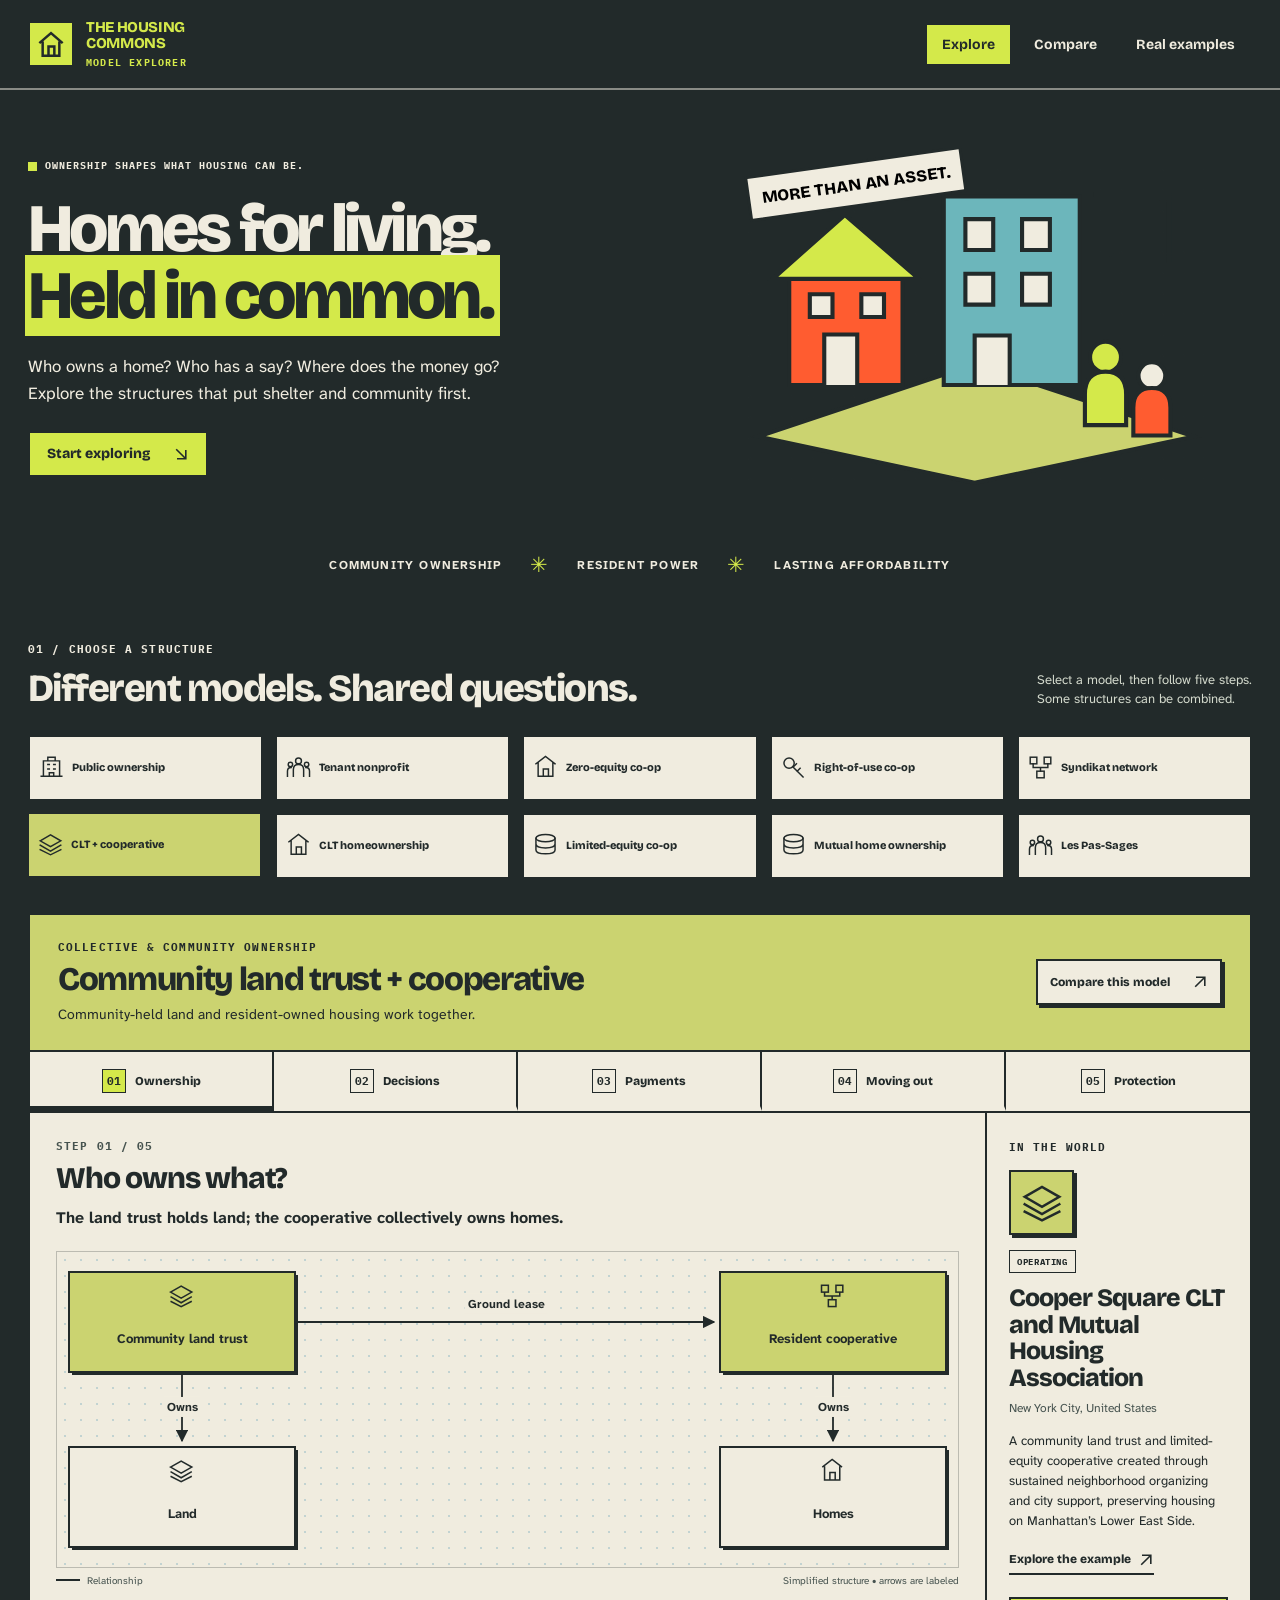
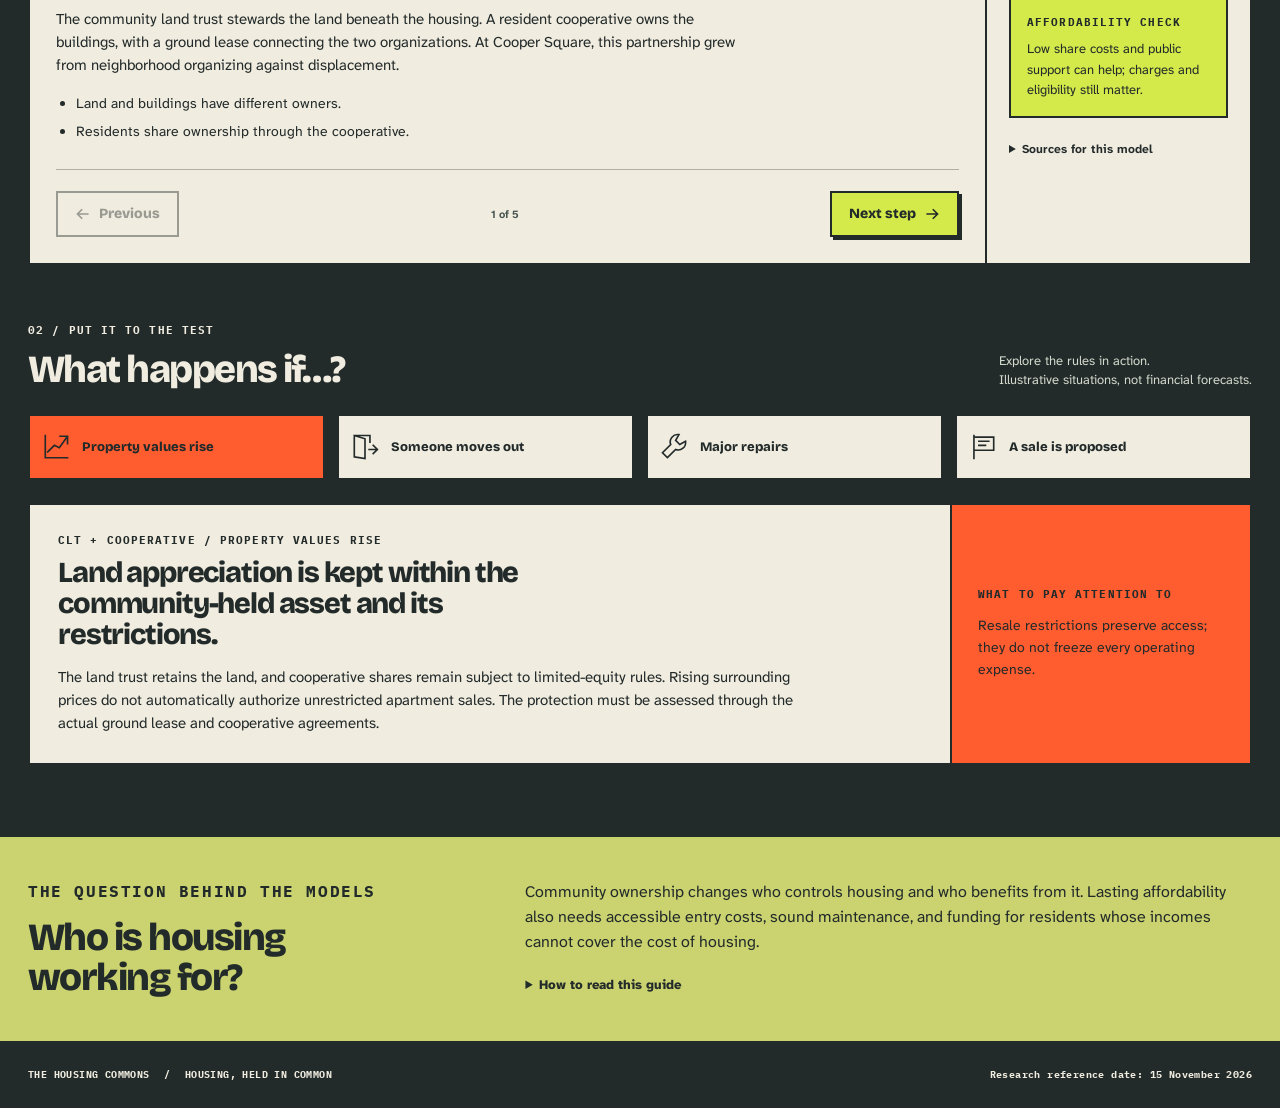
==== model-explorer/index.html @ 2ac4f1b5 "Add files via upload Initial Housing Commons website - V4" ====
<!doctype html>
<html lang="en">
<head>
  <meta charset="utf-8">
  <meta name="viewport" content="width=device-width, initial-scale=1">
  <meta name="theme-color" content="#D4E94A">
  <meta name="description" content="Explore how community and public housing models change ownership, resident power and the flow of money. Guided diagrams, real examples and comparisons.">
  <title>Housing, Held in Common — An interactive guide</title>
  <link rel="preconnect" href="https://fonts.googleapis.com"><link rel="preconnect" href="https://fonts.gstatic.com" crossorigin><link href="https://fonts.googleapis.com/css2?family=Atkinson+Hyperlegible+Next:wght@400;500;600;700&family=Bricolage+Grotesque:opsz,wght@12..96,500;12..96,700;12..96,800&family=IBM+Plex+Mono:wght@400;500;600;700&display=swap" rel="stylesheet">
  <link rel="stylesheet" href="styles.css">
  <link rel="stylesheet" href="theme.css">
  <link rel="icon" href="data:image/svg+xml,%3Csvg xmlns='http://www.w3.org/2000/svg' viewBox='0 0 32 32'%3E%3Crect width='32' height='32' fill='%23f4df55'/%3E%3Cpath d='M5 16 16 6 27 16M8 14v13h16V14M14 27v-8h5v8' fill='none' stroke='%23191919' stroke-width='3'/%3E%3C/svg%3E">
  <script defer src="data.js"></script>
  <script defer src="feenix.js"></script>
  <script defer src="app.js"></script>
  <script defer src="embed-child.js"></script>
</head>
<body>
  <a class="skip-link" href="#workspace">Skip to the explainer</a>
  <header class="site-header">
    <a class="brand" href="#explore" aria-label="Housing Held in Common, explore models"><span class="brand-symbol" aria-hidden="true"><svg viewBox="0 0 36 36"><path d="M4 17 18 5 32 17M8 15v17h20V15M15 32V21h7v11"/></svg></span><span>THE HOUSING<br>COMMONS <small>MODEL EXPLORER</small></span></a>
    <nav aria-label="Main navigation"><a href="#explore" data-view="explore" aria-current="page">Explore</a><a href="#compare" data-view="compare">Compare</a><a href="#examples" data-view="examples">Real examples</a></nav>
  </header>
  <main>
    <section class="hero" aria-labelledby="hero-title">
      <div class="hero-copy"><p class="eyebrow"><span class="square"></span> OWNERSHIP SHAPES WHAT HOUSING CAN BE.</p><h1 id="hero-title">Homes for living.<br><span>Held in common.</span></h1><p>Who owns a home? Who has a say? Where does the money go? Explore the structures that put shelter and community first.</p><a class="button primary" href="#workspace">Start exploring <svg class="ui-arrow" viewBox="0 0 20 20" aria-hidden="true" fill="none" stroke="currentColor" stroke-width="2"><path d="M4 4 16 16M5 16h11V5"/></svg></a></div>
      <div class="hero-art" aria-hidden="true">
        <svg viewBox="0 0 480 330"><defs><pattern id="hero-dots" width="20" height="20" patternUnits="userSpaceOnUse"><circle cx="2" cy="2" r="1.2" fill="#222A2A" opacity=".16"/></pattern></defs><rect x="4" y="4" width="472" height="322" fill="url(#hero-dots)"/><path d="M30 280 240 210 453 280 240 325Z" fill="#CBD370" stroke="#222A2A" stroke-width="4"/><path d="M60 230V124h110v106Z" fill="#FF5C30" stroke="#222A2A" stroke-width="4"/><path d="m44 127 70-62 72 62Z" fill="#D4E94A" stroke="#222A2A" stroke-width="4"/><path d="M210 230V47h132v183Z" fill="#6CB6BB" stroke="#222A2A" stroke-width="4"/><path d="M240 230v-48h34v48M94 230v-49h32v49" fill="#F0ECDF" stroke="#222A2A" stroke-width="4"/><g fill="#F0ECDF" stroke="#222A2A" stroke-width="4"><path d="M231 69h27v30h-27ZM286 69h27v30h-27ZM231 122h27v30h-27ZM286 122h27v30h-27ZM80 142h22v22H80ZM130 142h22v22h-22Z"/></g><g stroke="#222A2A" stroke-width="4"><circle cx="367" cy="203" r="15" fill="#D4E94A"/><path d="M347 269v-30q0-22 20-22t20 22v30Z" fill="#D4E94A"/><circle cx="412" cy="221" r="13" fill="#F0ECDF"/><path d="M394 279v-27q0-19 18-19t18 19v27Z" fill="#FF5C30"/></g><g transform="rotate(-8 125 38)"><rect x="20" y="14" width="210" height="42" fill="#F0ECDF" stroke="#222A2A" stroke-width="3"/><text x="125" y="41" text-anchor="middle" font-family="Bricolage Grotesque,Arial,sans-serif" font-size="16" font-weight="900">MORE THAN AN ASSET.</text></g><path d="M355 45h74v66M429 45l-59 59" fill="none" stroke="#222A2A" stroke-width="5"/></svg>
      </div>
    </section>
    <div class="topic-strip"><span>COMMUNITY OWNERSHIP</span><span aria-hidden="true">✳</span><span>RESIDENT POWER</span><span aria-hidden="true">✳</span><span>LASTING AFFORDABILITY</span></div>
    <div id="workspace" class="workspace" tabindex="-1">
      <section id="explore-view" class="view" aria-labelledby="explore-heading">
        <div class="section-heading"><div><p class="eyebrow">01 / CHOOSE A STRUCTURE</p><h2 id="explore-heading">Different models. Shared questions.</h2></div><p class="section-note">Select a model, then follow five steps.<br> Some structures can be combined.</p></div>
        <div id="model-picker" class="model-picker" role="group" aria-label="Housing models"></div>
        <section class="walkthrough" aria-labelledby="model-title">
          <div class="model-banner"><div><p id="model-family" class="eyebrow"></p><h2 id="model-title"></h2><p id="model-tagline"></p></div><button class="button compact" id="compare-current">Compare this model <svg class="ui-arrow" viewBox="0 0 20 20" aria-hidden="true" fill="none" stroke="currentColor" stroke-width="2"><path d="M4 16 16 4M5 4h11v11"/></svg></button></div>
          <div id="step-buttons" class="step-buttons" role="group" aria-label="Walkthrough steps"></div>
          <div class="lesson-layout">
            <div class="lesson-main"><div class="lesson-copy" aria-live="polite" aria-atomic="true"><p id="step-counter" class="eyebrow"></p><h3 id="step-title"></h3><p id="step-takeaway" class="takeaway"></p></div><div id="diagram" class="diagram"></div><div class="diagram-key"><span><i class="key-line"></i> Relationship</span><span id="diagram-qualification">Simplified structure • arrows are labeled</span></div><p id="step-body" class="body-copy"></p><ul id="step-points" class="point-list"></ul><div class="step-controls"><button class="button" id="prev-step"><svg class="ui-arrow" viewBox="0 0 20 20" aria-hidden="true" fill="none" stroke="currentColor" stroke-width="2"><path d="M17 10H3m6-6-6 6 6 6"/></svg>Previous</button><span id="step-position"></span><button class="button primary" id="next-step">Next step<svg class="ui-arrow" viewBox="0 0 20 20" aria-hidden="true" fill="none" stroke="currentColor" stroke-width="2"><path d="M3 10h14m-6-6 6 6-6 6"/></svg></button></div></div>
            <aside class="lesson-aside"><div class="case-note"><p class="eyebrow">IN THE WORLD</p><div id="case-mark" class="case-mark" aria-hidden="true"></div><span id="case-status" class="status"></span><h3 id="case-name"></h3><p id="case-place" class="location"></p><p id="case-summary"></p><button id="view-case" class="text-button">Explore the example <svg class="ui-arrow" viewBox="0 0 20 20" aria-hidden="true" fill="none" stroke="currentColor" stroke-width="2"><path d="M4 16 16 4M5 4h11v11"/></svg></button></div><div class="affordability-note"><p class="eyebrow">AFFORDABILITY CHECK</p><p id="affordability-check"></p></div><details class="source-details"><summary>Sources for this model</summary><ul id="model-sources"></ul></details></aside>
          </div>
        </section>
        <section class="scenario-section" aria-labelledby="scenario-heading"><div class="section-heading"><div><p class="eyebrow">02 / PUT IT TO THE TEST</p><h2 id="scenario-heading">What happens if…?</h2></div><p class="section-note">Explore the rules in action.<br> Illustrative situations, not financial forecasts.</p></div><div id="scenario-buttons" class="scenario-buttons" role="group" aria-label="Choose a situation"></div><div id="scenario-result" class="scenario-result" aria-live="polite" aria-atomic="true"></div></section>
      </section>
      <section id="compare-view" class="view" hidden aria-labelledby="compare-heading"><div class="section-heading"><div><p class="eyebrow">TWO MODELS / ONE SET OF QUESTIONS</p><h2 id="compare-heading">See what changes.</h2></div><p class="section-note">Compare actual structures and limits.<br> Affordability is not a single score.</p></div><div class="compare-controls"><label>First model<select id="compare-a"></select></label><button class="button swap-button" id="swap-models" aria-label="Swap comparison models"><svg class="ui-arrow" viewBox="0 0 20 20" aria-hidden="true" fill="none" stroke="currentColor" stroke-width="2"><path d="M2 6h15m-4-4 4 4-4 4M18 14H3m4-4-4 4 4 4"/></svg></button><label>Second model<select id="compare-b"></select></label></div><div id="comparison"></div><div class="compare-footnote"><strong>Keep both questions in view.</strong> Does the model prevent private extraction? And can people with low incomes afford to enter and stay? Ownership rules and sufficient funding need to work together.</div></section>
      <section id="examples-view" class="view" hidden aria-labelledby="examples-heading"><div class="section-heading"><div><p class="eyebrow">REAL PLACES / REAL STRUCTURES</p><h2 id="examples-heading">Ideas people have put into practice.</h2></div><label class="example-filter">Show examples for<select id="example-filter"><option value="all">All models</option></select></label></div><div id="examples-grid" class="examples-grid"></div><div class="section-heading history-heading"><div><p class="eyebrow">THE LONGER VIEW</p><h2>Precedents and proposals.</h2></div><p class="section-note">Historical experiments and studied proposals<br>are labeled separately from operating examples.</p></div><div id="context-grid" class="context-grid"></div></section>
    </div>
    <section class="reading-guide"><div><p class="eyebrow">THE QUESTION BEHIND THE MODELS</p><h2>Who is housing<br>working for?</h2></div><div><p>Community ownership changes who controls housing and who benefits from it. Lasting affordability also needs accessible entry costs, sound maintenance, and funding for residents whose incomes cannot cover the cost of housing.</p><details><summary>How to read this guide</summary><p>The diagrams simplify representative structures. The examples show how those structures work in specific places. Legal terms, resident rights and protections vary between projects and countries.</p><p>“Operating” means a community or program exists. It does not certify that every affordability goal has been achieved. “Evolving adaptation” marks a structure still being developed. Scenarios explain likely implications of stated rules, not a promise of rent levels, repayment or legal outcomes.</p><p>Capital contributions, ongoing charges, loan interest and resale gains are different things. Removing speculative resale does not remove construction, maintenance or financing costs.</p></details></div></section>
  </main>
  <footer><span>THE HOUSING COMMONS <strong> / </strong> HOUSING, HELD IN COMMON</span><span>Research reference date: 15 November 2026</span></footer>
  <div id="announcer" class="sr-only" aria-live="polite"></div>
  <noscript><p class="noscript">This interactive guide needs JavaScript enabled to display the models and walkthroughs.</p></noscript>
</body>
</html>
---- model-explorer/styles.css ----
:root{--paper:#f7f3e8;--white:#fffdf5;--ink:#191919;--muted:#52524b;--yellow:#f4df55;--mint:#b4d8c1;--pink:#f79582;--lavender:#c5b5e7;--blue:#bed7ec;--line:2px solid var(--ink);--model-color:var(--mint);font-family:Arial,Helvetica,sans-serif;color:var(--ink);background:var(--paper);font-synthesis:none;scroll-behavior:smooth}
*{box-sizing:border-box}body{margin:0}button,input,select{font:inherit}button,a,select,summary{-webkit-tap-highlight-color:transparent}button,a,summary{touch-action:manipulation}button{cursor:pointer}a{color:inherit;text-underline-offset:4px}button:focus-visible,a:focus-visible,select:focus-visible,summary:focus-visible{outline:3px solid #2059bb;outline-offset:5px}button:disabled{cursor:default;opacity:.42;box-shadow:none}button:disabled:hover{transform:none}button{color:var(--ink)}[hidden]{display:none!important}h1,h2,h3,p{margin:0}h1,h2,h3{font-weight:900;letter-spacing:-.04em;line-height:1.06}p{line-height:1.55}h2{font-size:clamp(27px,3vw,40px)}h3{font-size:26px}svg{display:block}a,button,select{scroll-margin-top:90px}.skip-link{position:absolute;left:20px;top:-70px;background:var(--yellow);padding:12px;z-index:100}.skip-link:focus{top:12px}.sr-only{position:absolute;width:1px;height:1px;padding:0;overflow:hidden;clip:rect(0,0,0,0);white-space:nowrap;border:0}.site-header{padding:20px max(28px,calc((100vw - 1240px)/2));border-bottom:var(--line);display:flex;align-items:center;justify-content:space-between;gap:24px;background:var(--paper)}.brand{display:flex;align-items:center;gap:12px;font-size:15px;line-height:1.05;font-weight:900;letter-spacing:-.025em;text-decoration:none}.brand small{font-size:10px;display:block;margin-top:6px;letter-spacing:.12em}.brand-symbol{display:block;background:var(--yellow);border:var(--line);width:46px;height:46px;padding:6px;box-shadow:3px 3px var(--ink)}.brand-symbol svg{fill:none;stroke:currentColor;stroke-width:3}.site-header nav{display:flex;gap:5px;align-items:center}.site-header nav a{font-size:14px;text-decoration:none;font-weight:700;border:2px solid transparent;padding:11px 15px}.site-header nav a[aria-current=page]{border-color:var(--ink);background:var(--yellow);box-shadow:3px 3px var(--ink)}.hero{max-width:1240px;margin:auto;padding:58px 0 48px;display:grid;grid-template-columns:1.15fr 1fr;gap:30px;align-items:center}.eyebrow{font-size:11px;line-height:1.45;letter-spacing:.1em;font-weight:800;text-transform:uppercase}.hero .eyebrow{display:flex;align-items:center;gap:8px;font-size:10px}.square{width:9px;height:9px;background:var(--ink);display:inline-block}.hero h1{font-size:clamp(43px,5.3vw,71px);line-height:1;letter-spacing:-.055em;margin:21px 0 23px}.hero h1 span{background:var(--yellow);box-shadow:8px 0 var(--yellow),-3px 0 var(--yellow);box-decoration-break:clone;-webkit-box-decoration-break:clone}.hero-copy>p:not(.eyebrow){max-width:510px;font-size:17px;margin-bottom:25px}.hero-art svg{width:100%;max-height:340px}.button{display:inline-flex;align-items:center;justify-content:center;gap:22px;border:var(--line);background:var(--white);padding:12px 17px;min-height:46px;font-size:14px;font-weight:800;text-decoration:none;box-shadow:3px 3px var(--ink);transition:transform .12s,box-shadow .12s}.button:hover:not(:disabled){transform:translate(1px,1px);box-shadow:2px 2px var(--ink)}.button:active:not(:disabled){transform:translate(3px,3px);box-shadow:none}.button.primary{background:var(--yellow)}.button.compact{font-size:12px;padding:10px 12px;white-space:nowrap}.topic-strip{background:var(--ink);color:var(--paper);display:flex;align-items:center;justify-content:center;gap:28px;padding:15px 24px;font-size:12px;letter-spacing:.1em;font-weight:700}.topic-strip span:nth-child(even){font-size:21px;color:var(--yellow)}.workspace{max-width:1240px;margin:auto;padding:48px 0 70px;scroll-margin-top:20px}.section-heading{display:flex;align-items:flex-end;justify-content:space-between;gap:24px;margin-bottom:24px}.section-heading .eyebrow{margin-bottom:10px}.section-note{font-size:13px;color:var(--muted);line-height:1.5;max-width:330px}.model-picker{display:grid;grid-template-columns:repeat(5,1fr);gap:12px;margin:26px 0 34px}.model-choice{border:var(--line);padding:14px 10px;background:var(--white);text-align:left;display:flex;align-items:center;gap:10px;font-size:12px;font-weight:800;line-height:1.25;min-height:66px;position:relative;box-shadow:2px 2px var(--ink)}.model-choice svg{width:28px;height:28px;flex:none}.model-choice[aria-pressed=true]{background:var(--model-color);box-shadow:4px 4px var(--ink);transform:translate(-1px,-1px)}.model-choice:hover{background:var(--model-color)}.walkthrough{border:var(--line);box-shadow:6px 6px var(--ink);background:var(--white)}.model-banner{background:var(--model-color);padding:25px 28px;border-bottom:var(--line);display:flex;align-items:center;justify-content:space-between;gap:20px}.model-banner h2{font-size:33px;margin:6px 0 7px}.model-banner p:not(.eyebrow){font-size:14px;max-width:740px}.step-buttons{display:grid;grid-template-columns:repeat(5,1fr);border-bottom:var(--line)}.step-button{border:0;border-right:var(--line);border-bottom:5px solid transparent;background:var(--paper);padding:15px 8px 11px;display:flex;align-items:center;justify-content:center;gap:9px;font-size:12px;font-weight:800;min-height:59px}.step-button:last-child{border-right:0}.step-button span{font-size:11px;border:1px solid var(--ink);display:grid;place-items:center;width:24px;height:24px}.step-button[aria-pressed=true]{background:var(--white);border-bottom-color:var(--ink)}.step-button[aria-pressed=true] span{background:var(--yellow)}.lesson-layout{display:grid;grid-template-columns:minmax(0,1fr) 285px}.lesson-main{padding:28px 30px}.lesson-copy .eyebrow{margin-bottom:8px;color:var(--muted)}.lesson-copy h3{font-size:30px;margin-bottom:11px}.takeaway{font-size:16px;font-weight:700}.diagram{width:100%;margin:20px 0 5px;background-image:radial-gradient(#ccc6b5 .8px,transparent .8px);background-size:16px 16px;overflow:hidden;border:1px solid #d1cbbd;min-height:300px}.diagram svg{width:100%;display:block}.diagram-key{font-size:10px;line-height:1.5;display:flex;justify-content:space-between;gap:12px;align-items:center;margin-bottom:20px;color:var(--muted)}.diagram-key>span:first-child{display:flex;align-items:center;gap:7px;flex-shrink:0}.key-line{width:24px;border-top:2px solid var(--ink)}.diagram-key .planned{border-top-style:dashed}.body-copy{font-size:15px;margin:15px 0;max-width:70ch}.point-list{padding-left:20px;font-size:14px;line-height:1.55;margin:12px 0 26px}.point-list li+li{margin-top:7px}.point-list li::marker{color:var(--ink)}.step-controls{display:flex;justify-content:space-between;align-items:center;gap:12px;border-top:1px solid #cec8ba;padding-top:21px}.step-controls>span{font-size:11px;color:var(--muted);font-weight:700}.lesson-aside{padding:27px 22px;border-left:var(--line);background:var(--paper);display:flex;flex-direction:column;gap:22px}.case-note h3{font-size:25px;margin-top:12px}.case-mark{width:65px;height:65px;display:grid;place-items:center;border:var(--line);background:var(--model-color);margin:14px 0;box-shadow:3px 3px var(--ink)}.case-mark svg{width:42px;height:42px}.status{display:inline-block;font-size:9px;letter-spacing:.07em;font-weight:800;text-transform:uppercase;border:1px solid var(--ink);padding:5px 7px;background:var(--white)}.case-note .location,.location{font-size:12px;margin:8px 0 13px;color:var(--muted)}.case-note>p:not(.eyebrow):not(.location){font-size:13px}.text-button{background:none;border:0;border-bottom:2px solid var(--ink);padding:5px 0;font-size:12px;font-weight:800;margin-top:16px;text-align:left}.affordability-note{padding:16px;background:var(--yellow);border:var(--line)}.affordability-note p:last-child{font-size:13px;margin-top:8px}.source-details{font-size:12px;overflow-wrap:anywhere;line-height:1.5}.source-details summary{font-weight:700}.source-details ul{padding-left:16px}.source-details li{margin-top:9px}summary{cursor:pointer}.scenario-section{margin-top:58px}.scenario-buttons{display:grid;grid-template-columns:repeat(4,1fr);gap:12px}.scenario-button{border:var(--line);background:var(--white);padding:17px 12px;display:flex;align-items:center;gap:12px;text-align:left;font-size:13px;font-weight:800;box-shadow:3px 3px var(--ink)}.scenario-button svg{width:28px;height:28px;flex:none}.scenario-button[aria-pressed=true]{background:var(--pink)}.scenario-result{margin-top:23px;border:var(--line);background:var(--white);display:grid;grid-template-columns:minmax(0,1fr) 300px;box-shadow:5px 5px var(--ink)}.scenario-main{padding:28px}.scenario-main h3{font-size:29px;max-width:25ch;margin:10px 0 15px}.scenario-main p:last-child{font-size:15px;max-width:75ch}.scenario-watch{background:var(--pink);padding:26px;border-left:var(--line);display:flex;flex-direction:column;justify-content:center;gap:12px}.scenario-watch p:last-child{font-size:14px}.compare-controls{display:grid;grid-template-columns:minmax(0,1fr) auto minmax(0,1fr);gap:20px;align-items:end;margin:30px 0}.compare-controls label,.example-filter{display:flex;flex-direction:column;gap:9px;font-size:12px;font-weight:800}.compare-controls select,.example-filter select{width:100%;padding:13px 40px 13px 14px;border:var(--line);border-radius:0;background:var(--white);font-size:15px;font-weight:700;min-height:48px;color:var(--ink)}.swap-button{min-width:50px;font-size:20px;padding:8px 14px}.comparison-table{width:100%;border-collapse:collapse;table-layout:fixed;border:var(--line);background:var(--white)}.comparison-table th,.comparison-table td{padding:22px;border-bottom:var(--line);border-right:var(--line);vertical-align:top;text-align:left;font-size:14px;line-height:1.5}.comparison-table thead th{background:var(--yellow)}.comparison-table thead th:nth-child(2){background:var(--left-color)}.comparison-table thead th:nth-child(3){background:var(--right-color)}.comparison-table thead h3{font-size:25px;margin:7px 0 12px}.comparison-table thead .location{font-weight:400}.comparison-table th:first-child{width:20%;font-size:12px;font-weight:800}.comparison-table tbody th{background:var(--paper)}.comparison-table th:not(:first-child){width:40%}.comparison-table .text-button{margin:0}.compare-footnote{padding:24px;border:var(--line);background:var(--mint);margin-top:24px;font-size:15px;line-height:1.55}.compare-footnote strong{display:block;margin-bottom:7px}.example-filter{min-width:245px}.examples-grid{display:grid;grid-template-columns:repeat(3,1fr);gap:22px}.example-card{border:var(--line);background:var(--white);box-shadow:4px 4px var(--ink);display:flex;flex-direction:column}.example-card-top{background:var(--card-color);display:flex;align-items:center;justify-content:space-between;border-bottom:var(--line);padding:16px 20px;gap:12px}.example-card-top svg{width:42px;height:42px}.example-card-body{padding:23px;display:flex;flex-direction:column;flex:1}.example-card h3{font-size:27px}.example-card .summary{font-size:14px;line-height:1.6;margin-bottom:18px}.example-card .limit{font-size:12px;border-left:3px solid var(--ink);padding-left:12px;margin-bottom:20px;color:#44443e}.example-card .limit strong{display:block;margin-bottom:4px}.example-card-links{display:flex;flex-wrap:wrap;align-items:center;gap:15px;margin-top:auto}.example-card-links a,.context-card>a{font-size:12px;font-weight:800}.example-card-links .text-button{margin:0}.history-heading{margin-top:60px}.context-grid{display:grid;grid-template-columns:repeat(2,1fr);gap:20px}.context-card{padding:25px;border:var(--line);background:var(--paper)}.context-card h3{font-size:26px;margin:14px 0 7px}.context-card>p:not(.location){font-size:14px;margin:15px 0}.context-card .lesson{padding-top:13px;border-top:1px solid var(--ink);font-weight:700}.reading-guide{border-top:var(--line);border-bottom:var(--line);background:var(--mint);padding:43px max(28px,calc((100vw - 1240px)/2));display:grid;grid-template-columns:1fr 1.7fr;gap:70px}.reading-guide .eyebrow{margin-bottom:13px}.reading-guide>div>p{font-size:16px}.reading-guide details{margin-top:20px;font-size:13px;line-height:1.6}.reading-guide summary{font-weight:800}.reading-guide details p{margin-top:12px}footer{max-width:1240px;margin:auto;display:flex;justify-content:space-between;gap:20px;padding:25px 0;font-size:10px;line-height:1.4;font-weight:700;letter-spacing:.04em}footer strong{margin:0 8px}.noscript{padding:20px;border:var(--line);background:var(--pink)}
@media(min-width:1440px){.hero{padding-top:68px;padding-bottom:58px}}
@media(max-width:1300px){.hero,.workspace,footer{margin-left:28px;margin-right:28px}.lesson-main{padding:26px}.lesson-layout{grid-template-columns:minmax(0,1fr) 265px}.model-choice{font-size:11px;padding:12px 9px;gap:8px}.model-choice svg{width:25px;height:25px}}
@media(max-width:1000px){.hero{grid-template-columns:1.2fr 1fr}.hero h1{font-size:50px}.hero-copy>p:not(.eyebrow){font-size:16px}.model-picker{grid-template-columns:repeat(5,1fr);gap:9px}.model-choice{flex-direction:column;align-items:flex-start;gap:8px;padding:12px}.lesson-layout{grid-template-columns:minmax(0,1fr) 235px}.lesson-main{padding:22px}.lesson-aside{padding:22px 17px}.model-banner h2{font-size:28px}.step-button{font-size:11px;gap:5px}.step-button span{width:20px;height:20px;font-size:9px}.scenario-result{grid-template-columns:minmax(0,1fr) 250px}.examples-grid{grid-template-columns:repeat(2,1fr)}}
@media(max-width:760px){.site-header{padding:18px 20px;gap:12px}.brand{font-size:12px;gap:9px}.brand small{font-size:8px}.brand-symbol{width:38px;height:38px}.site-header nav{gap:2px}.site-header nav a{padding:9px 8px;font-size:12px}.hero{margin:0 20px;padding:37px 0 30px;gap:14px;grid-template-columns:1fr 0.75fr}.hero h1{font-size:41px;line-height:1.06}.hero .eyebrow{font-size:8px;letter-spacing:.05em}.hero-copy>p:not(.eyebrow){font-size:14px}.hero-art svg{overflow:visible}.topic-strip{gap:14px;font-size:9px;padding:12px}.topic-strip span:nth-child(even){font-size:17px}.workspace{margin:0 20px;padding:35px 0 50px}.section-heading{align-items:flex-start}.section-note{font-size:11px;max-width:210px}.model-picker{grid-template-columns:repeat(5,1fr);gap:9px}.model-choice{min-height:92px}.lesson-layout{grid-template-columns:1fr}.lesson-aside{border-left:0;border-top:var(--line);display:grid;grid-template-columns:1fr 1fr;gap:22px;padding:24px}.case-mark{float:right;margin:0 0 10px 8px;width:46px;height:46px}.case-mark svg{width:32px;height:32px}.case-note h3{font-size:25px}.source-details{grid-column:1/-1}.affordability-note{align-self:start}.step-button{padding:13px 4px 9px;flex-direction:column;gap:5px;line-height:1.15}.model-banner{padding:22px;align-items:flex-start}.model-banner .button{box-shadow:2px 2px var(--ink);font-size:10px;gap:6px;white-space:normal;padding:8px;min-width:100px}.model-banner h2{font-size:27px}.model-banner p:not(.eyebrow){font-size:13px}.scenario-buttons{grid-template-columns:repeat(2,1fr)}.scenario-result{grid-template-columns:1fr}.scenario-watch{border-left:0;border-top:var(--line);padding:20px 25px}.scenario-main{padding:25px}.scenario-main h3{max-width:none}.comparison-table th,.comparison-table td{padding:16px;font-size:12px}.comparison-table thead h3{font-size:22px}.comparison-table th:first-child{font-size:11px}.reading-guide{padding:30px 20px;gap:30px;grid-template-columns:1fr 1.4fr}.reading-guide h2{font-size:31px}.reading-guide>div>p{font-size:14px}footer{margin:0 20px;gap:15px;font-size:9px}.example-filter{min-width:200px}.example-filter select{font-size:13px}}
@media(max-width:540px){.site-header{flex-wrap:wrap;padding:16px}.site-header nav{width:100%;justify-content:space-between;margin-top:6px}.site-header nav a{flex:1;text-align:center}.hero{grid-template-columns:1fr;margin:0 18px;padding-top:30px}.hero h1{font-size:45px;max-width:420px}.hero-copy>p:not(.eyebrow){max-width:400px;font-size:16px}.hero .eyebrow{font-size:9px}.hero-art{max-width:330px;justify-self:center;width:100%;margin-top:10px}.hero-art svg{max-height:230px}.topic-strip{gap:9px;padding:12px 9px;font-size:8px;letter-spacing:.03em;flex-wrap:wrap}.topic-strip span:nth-child(even){font-size:13px}.workspace{margin:0 16px;padding-top:30px}.section-heading{display:block}.section-note{margin-top:13px;max-width:none;font-size:12px}.section-note br{display:none}.section-heading h2{font-size:29px}.model-picker{grid-template-columns:repeat(2,1fr);gap:10px;margin-bottom:26px}.model-choice{flex-direction:row;align-items:center;font-size:12px;min-height:62px;padding:12px;gap:10px}.model-choice svg{width:27px;height:27px}.model-banner{display:block;padding:20px}.model-banner h2{font-size:29px}.model-banner .button{margin-top:17px;font-size:12px;padding:10px 12px;min-height:42px}.step-button{font-size:9px;padding:10px 2px 8px}.step-button span{font-size:10px;width:21px;height:21px}.lesson-main{padding:23px 16px}.lesson-copy h3{font-size:27px}.takeaway{font-size:15px}.diagram{margin-top:18px;min-height:320px}.diagram-key{align-items:flex-start;gap:10px;font-size:9px}.diagram-key>span:last-child{text-align:right}.body-copy{font-size:14px}.point-list{font-size:13px}.step-controls{gap:8px}.step-controls .button{font-size:12px;padding:10px 11px;min-height:42px}.step-controls>span{font-size:10px}.lesson-aside{grid-template-columns:1fr;padding:22px;gap:20px}.source-details{grid-column:auto}.case-mark{width:54px;height:54px}.case-note>p:not(.eyebrow):not(.location){font-size:14px}.affordability-note p:last-child{font-size:14px}.scenario-section{margin-top:42px}.scenario-button{font-size:12px;padding:13px 10px;gap:8px;min-height:68px}.scenario-button svg{width:24px;height:24px}.scenario-main{padding:23px}.scenario-main h3{font-size:27px}.scenario-main p:last-child{font-size:14px}.scenario-watch{padding:21px}.compare-controls{grid-template-columns:1fr auto;gap:15px}.compare-controls label{min-width:0;grid-column:1}.swap-button{grid-column:2;grid-row:1/3;align-self:center}.compare-controls select{font-size:14px}.comparison-table,.comparison-table tbody{display:block}.comparison-table{border:0}.comparison-table thead{display:none}.comparison-table tr{display:grid;grid-template-columns:1fr 1fr;margin-bottom:15px;border:var(--line)}.comparison-table tbody th{display:block;grid-column:1/-1;width:auto!important;border-right:0;border-bottom:var(--line);font-size:13px;padding:12px 15px;background:var(--yellow)}.comparison-table td{display:block;border-bottom:0;border-right:0;font-size:13px;padding:15px;overflow-wrap:anywhere}.comparison-table td+td{border-left:var(--line)}.comparison-table td:before{content:attr(data-model);display:block;font-weight:800;font-size:11px;line-height:1.3;margin-bottom:10px}.compare-footnote{padding:20px;font-size:14px}.example-filter{margin-top:20px;max-width:none}.examples-grid,.context-grid{grid-template-columns:1fr}.example-card-body{padding:22px}.example-card h3{font-size:29px}.history-heading{margin-top:40px}.reading-guide{grid-template-columns:1fr;gap:23px;padding:30px 22px}.reading-guide h2 br{display:none}.reading-guide h2{font-size:33px}footer{flex-direction:column;margin:0 20px;gap:10px;padding:22px 0}.walkthrough{box-shadow:4px 4px var(--ink)}}
@media(prefers-reduced-motion:reduce){:root{scroll-behavior:auto}*,*:before,*:after{transition:none!important;animation:none!important}}
@media print{.site-header nav,.hero-art,.topic-strip,.model-picker,.step-buttons,.step-controls,.scenario-buttons,.source-details,.reading-guide,.compare-controls,.example-filter,.button,.text-button{display:none!important}.hero{display:block;padding:15px 0}.hero h1{font-size:34px}.workspace{padding:10px 0}.walkthrough,.scenario-result,.example-card{box-shadow:none}.lesson-layout{grid-template-columns:1fr 240px}footer{border-top:1px solid}.comparison-table{font-size:10px}a{overflow-wrap:anywhere}}

.ui-arrow{display:inline-block;vertical-align:middle;width:16px;height:16px;flex:none;margin-left:4px}.button .ui-arrow{margin-left:0}.step-controls .button{gap:8px}.swap-button .ui-arrow{width:22px;height:22px}

.model-choice{min-width:0}.model-choice span{min-width:0;overflow-wrap:anywhere}
@media(max-width:360px){.model-choice{padding:10px 8px;gap:7px;font-size:11px}.model-choice svg{width:24px}.step-controls .button{padding:9px 7px;gap:5px;font-size:11px;white-space:nowrap}.step-controls>span{white-space:nowrap;font-size:9px}}
---- model-explorer/theme.css ----
/* Charcoal & Signal: presentation only. Original layout rules remain in styles.css. */
:root{
 --paper:#F0ECDF;--white:#F0ECDF;--ink:#222A2A;--muted:#46534F;
 --yellow:#D4E94A;--mint:#CBD370;--pink:#FF5C30;--lavender:#6CB6BB;--blue:#93B9C4;
 --title:'Bricolage Grotesque','Arial Black',sans-serif;
 --body:'Atkinson Hyperlegible Next',Arial,sans-serif;
 --mono:'IBM Plex Mono',monospace;
 font-family:var(--body);color:var(--paper);background:var(--ink);
}
body{background:var(--ink);color:var(--paper)}
h1,h2,h3,.brand,.button,.text-button,.model-choice,.step-button,.scenario-button,
.site-header nav a,.compare-controls select,.example-filter select{font-family:var(--title)}
.eyebrow,.brand small,.status,.step-counter,.step-position,.step-button span,footer{font-family:var(--mono)}
.site-header{background:var(--ink);color:var(--paper);border-bottom-color:#F0ECDF80}
.brand{color:var(--yellow)}.brand-symbol{color:var(--ink)}
.site-header nav a[aria-current=page]{color:var(--ink)}
.hero h1 span{color:var(--ink)}.hero .square{background:var(--yellow)}
.button,.text-button,.walkthrough,.scenario-result,.comparison-table,.example-card,.context-card,
.compare-footnote,.reading-guide,.noscript{color:var(--ink)}
.section-note{color:#D3D9CC}.walkthrough .location,.example-card .location,.context-card .location{color:var(--muted)}
.compare-controls label,.example-filter{color:var(--paper)}
.diagram{background-image:radial-gradient(#93B9C480 .8px,transparent .8px);border-color:#222A2A40}
.diagram-key{color:var(--muted)}.key-line{background:var(--ink)}
.point-list li::marker{color:var(--ink)}
.step-controls{border-top-color:#222A2A50}
.context-card .lesson{border-top-color:var(--ink)}
.example-card .limit{color:var(--muted)}
button:focus-visible,a:focus-visible,select:focus-visible,summary:focus-visible{
 outline:3px solid var(--aqua,#6CB6BB);outline-offset:5px;
}
.walkthrough :focus-visible,.example-card :focus-visible,.context-card :focus-visible,
.reading-guide :focus-visible,.comparison-table :focus-visible{outline-color:#222A2A}
@media print{body{background:var(--paper);color:var(--ink)}.section-note{color:var(--muted)}}
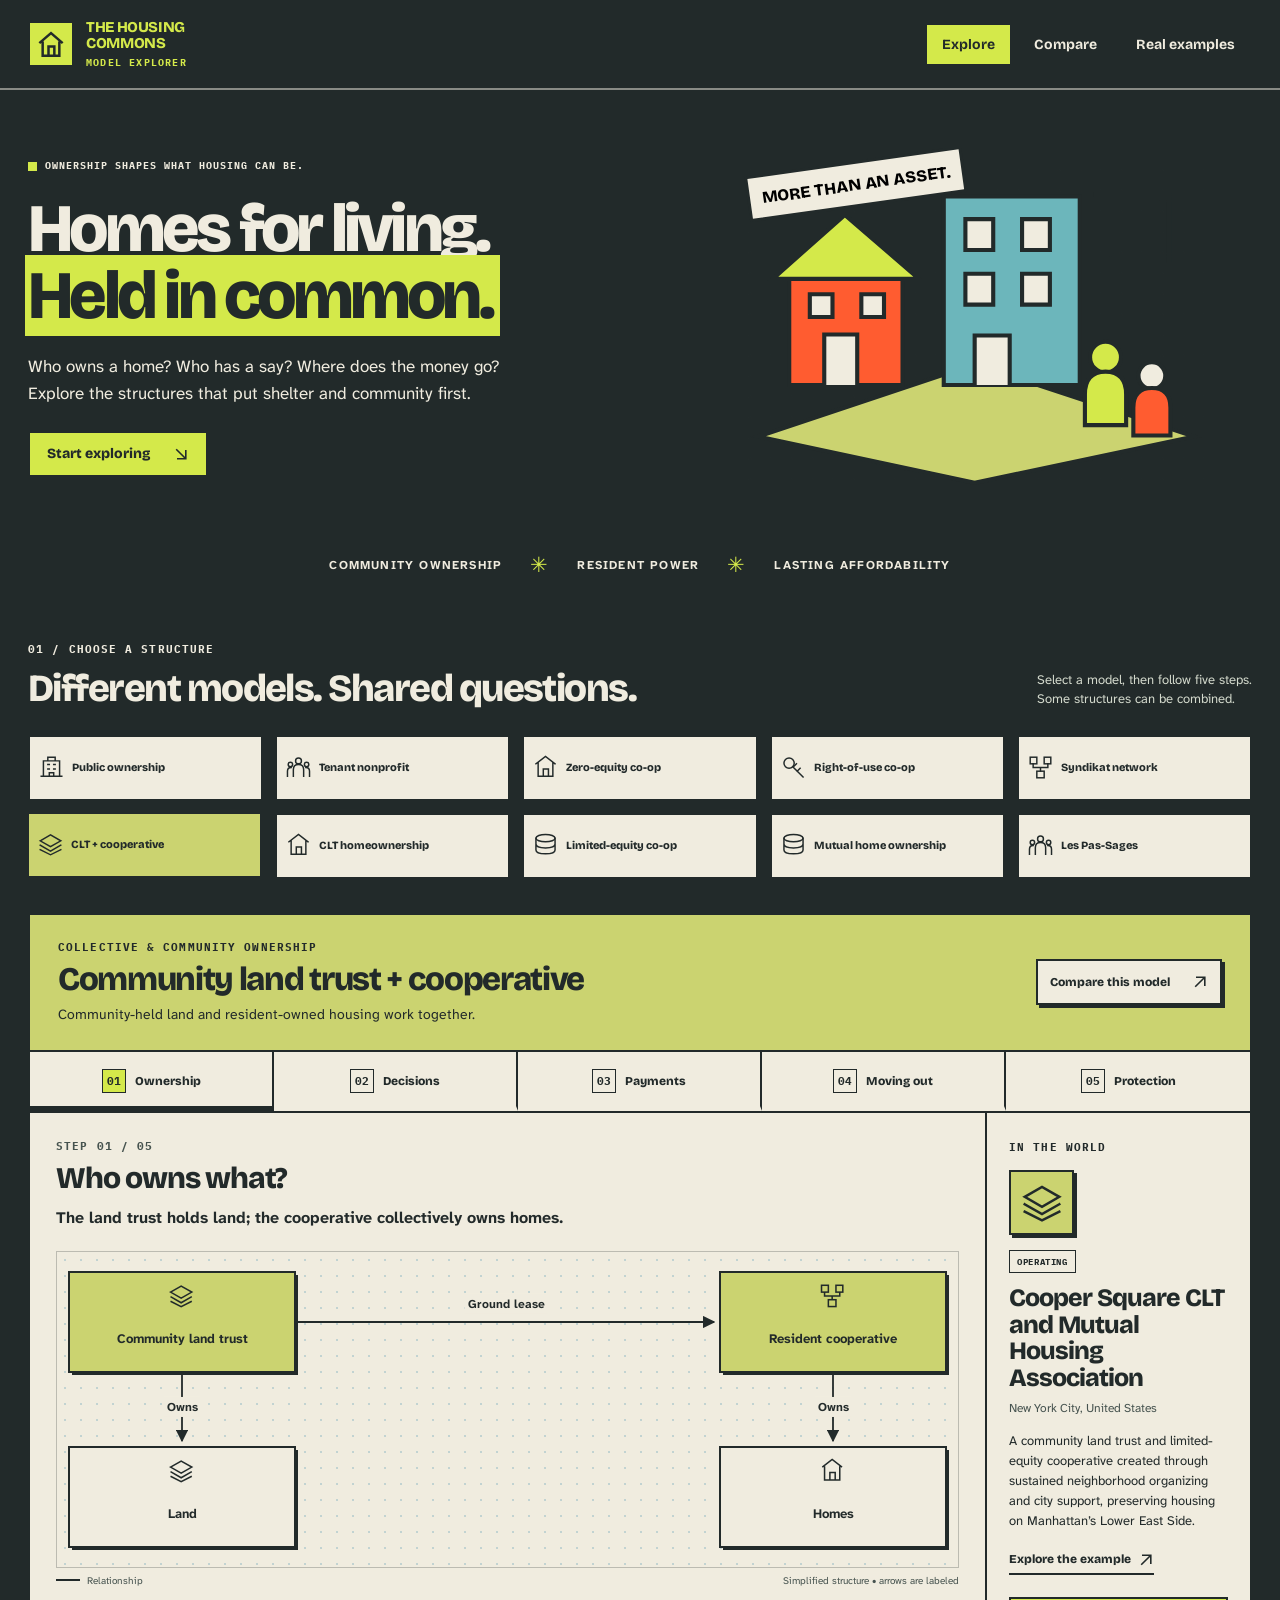
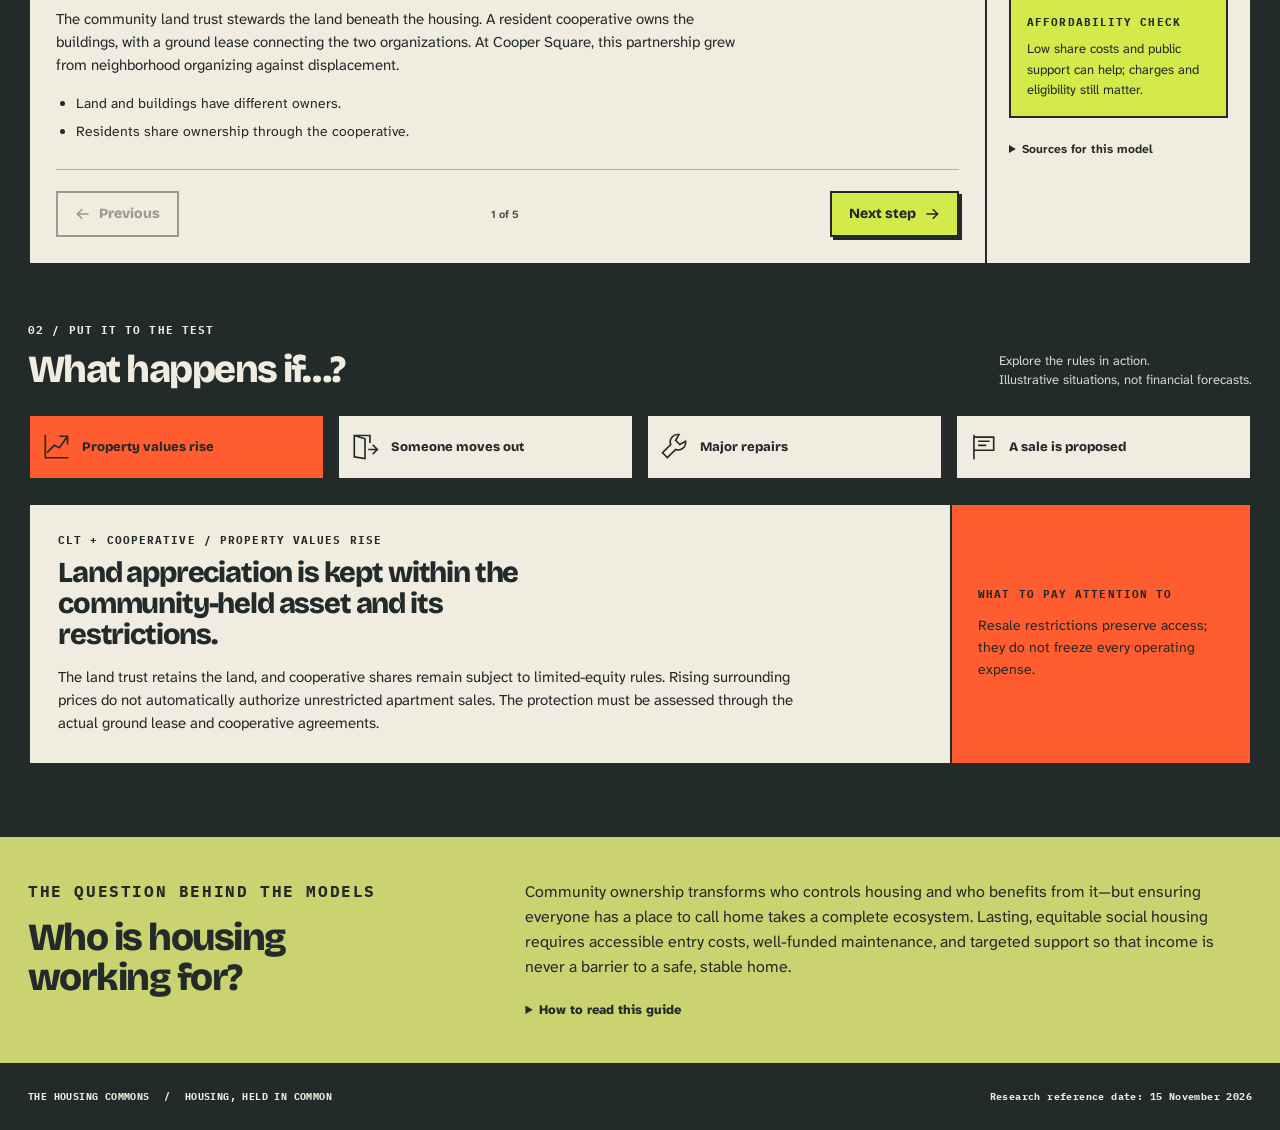
==== commit d360e81f: "Update Model Explorer social housing introduction text" ====
--- a/model-explorer/index.html
+++ b/model-explorer/index.html
@@ -46,7 +46,7 @@
       <section id="compare-view" class="view" hidden aria-labelledby="compare-heading"><div class="section-heading"><div><p class="eyebrow">TWO MODELS / ONE SET OF QUESTIONS</p><h2 id="compare-heading">See what changes.</h2></div><p class="section-note">Compare actual structures and limits.<br> Affordability is not a single score.</p></div><div class="compare-controls"><label>First model<select id="compare-a"></select></label><button class="button swap-button" id="swap-models" aria-label="Swap comparison models"><svg class="ui-arrow" viewBox="0 0 20 20" aria-hidden="true" fill="none" stroke="currentColor" stroke-width="2"><path d="M2 6h15m-4-4 4 4-4 4M18 14H3m4-4-4 4 4 4"/></svg></button><label>Second model<select id="compare-b"></select></label></div><div id="comparison"></div><div class="compare-footnote"><strong>Keep both questions in view.</strong> Does the model prevent private extraction? And can people with low incomes afford to enter and stay? Ownership rules and sufficient funding need to work together.</div></section>
       <section id="examples-view" class="view" hidden aria-labelledby="examples-heading"><div class="section-heading"><div><p class="eyebrow">REAL PLACES / REAL STRUCTURES</p><h2 id="examples-heading">Ideas people have put into practice.</h2></div><label class="example-filter">Show examples for<select id="example-filter"><option value="all">All models</option></select></label></div><div id="examples-grid" class="examples-grid"></div><div class="section-heading history-heading"><div><p class="eyebrow">THE LONGER VIEW</p><h2>Precedents and proposals.</h2></div><p class="section-note">Historical experiments and studied proposals<br>are labeled separately from operating examples.</p></div><div id="context-grid" class="context-grid"></div></section>
     </div>
-    <section class="reading-guide"><div><p class="eyebrow">THE QUESTION BEHIND THE MODELS</p><h2>Who is housing<br>working for?</h2></div><div><p>Community ownership changes who controls housing and who benefits from it. Lasting affordability also needs accessible entry costs, sound maintenance, and funding for residents whose incomes cannot cover the cost of housing.</p><details><summary>How to read this guide</summary><p>The diagrams simplify representative structures. The examples show how those structures work in specific places. Legal terms, resident rights and protections vary between projects and countries.</p><p>“Operating” means a community or program exists. It does not certify that every affordability goal has been achieved. “Evolving adaptation” marks a structure still being developed. Scenarios explain likely implications of stated rules, not a promise of rent levels, repayment or legal outcomes.</p><p>Capital contributions, ongoing charges, loan interest and resale gains are different things. Removing speculative resale does not remove construction, maintenance or financing costs.</p></details></div></section>
+    <section class="reading-guide"><div><p class="eyebrow">THE QUESTION BEHIND THE MODELS</p><h2>Who is housing<br>working for?</h2></div><div><p>Community ownership transforms who controls housing and who benefits from it—but ensuring everyone has a place to call home takes a complete ecosystem. Lasting, equitable social housing requires accessible entry costs, well-funded maintenance, and targeted support so that income is never a barrier to a safe, stable home.</p><details><summary>How to read this guide</summary><p>The diagrams simplify representative structures. The examples show how those structures work in specific places. Legal terms, resident rights and protections vary between projects and countries.</p><p>“Operating” means a community or program exists. It does not certify that every affordability goal has been achieved. “Evolving adaptation” marks a structure still being developed. Scenarios explain likely implications of stated rules, not a promise of rent levels, repayment or legal outcomes.</p><p>Capital contributions, ongoing charges, loan interest and resale gains are different things. Removing speculative resale does not remove construction, maintenance or financing costs.</p></details></div></section>
   </main>
   <footer><span>THE HOUSING COMMONS <strong> / </strong> HOUSING, HELD IN COMMON</span><span>Research reference date: 15 November 2026</span></footer>
   <div id="announcer" class="sr-only" aria-live="polite"></div>
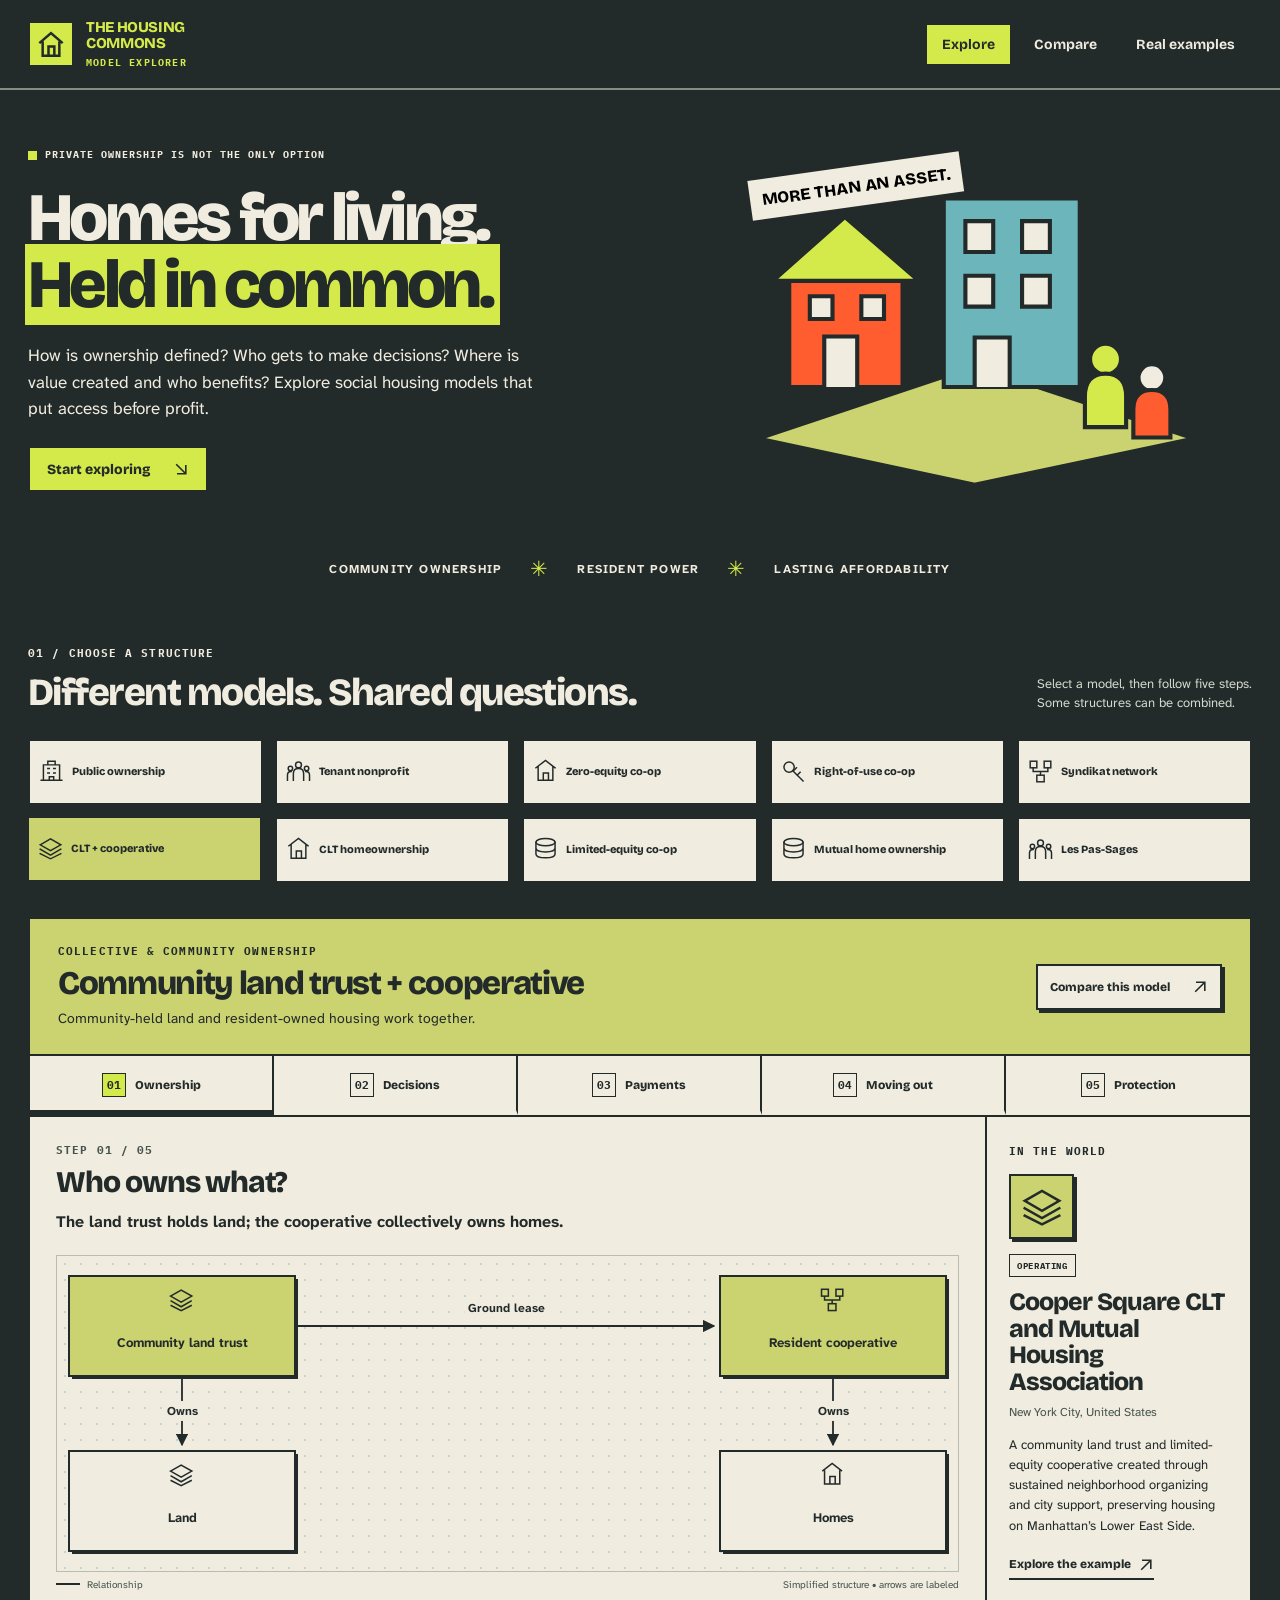
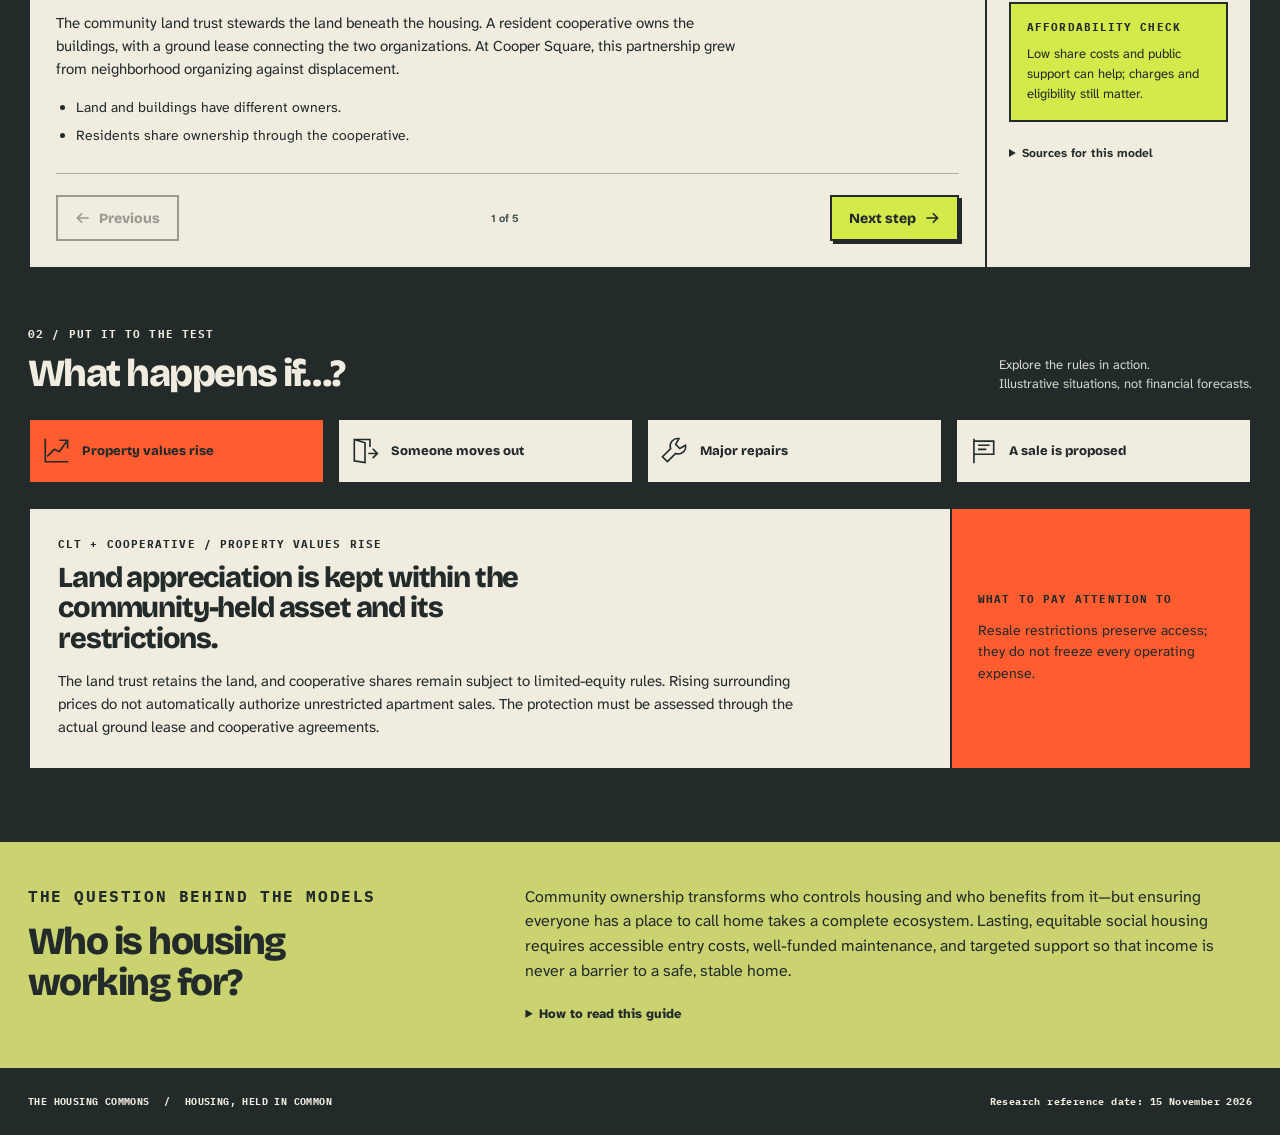
==== commit 037a35b2: "Revise Model Explorer hero eyebrow and subtitle" ====
--- a/model-explorer/index.html
+++ b/model-explorer/index.html
@@ -23,7 +23,7 @@
   </header>
   <main>
     <section class="hero" aria-labelledby="hero-title">
-      <div class="hero-copy"><p class="eyebrow"><span class="square"></span> OWNERSHIP SHAPES WHAT HOUSING CAN BE.</p><h1 id="hero-title">Homes for living.<br><span>Held in common.</span></h1><p>Who owns a home? Who has a say? Where does the money go? Explore the structures that put shelter and community first.</p><a class="button primary" href="#workspace">Start exploring <svg class="ui-arrow" viewBox="0 0 20 20" aria-hidden="true" fill="none" stroke="currentColor" stroke-width="2"><path d="M4 4 16 16M5 16h11V5"/></svg></a></div>
+      <div class="hero-copy"><p class="eyebrow"><span class="square"></span> PRIVATE OWNERSHIP IS NOT THE ONLY OPTION</p><h1 id="hero-title">Homes for living.<br><span>Held in common.</span></h1><p>How is ownership defined? Who gets to make decisions? Where is value created and who benefits? Explore social housing models that put access before profit.</p><a class="button primary" href="#workspace">Start exploring <svg class="ui-arrow" viewBox="0 0 20 20" aria-hidden="true" fill="none" stroke="currentColor" stroke-width="2"><path d="M4 4 16 16M5 16h11V5"/></svg></a></div>
       <div class="hero-art" aria-hidden="true">
         <svg viewBox="0 0 480 330"><defs><pattern id="hero-dots" width="20" height="20" patternUnits="userSpaceOnUse"><circle cx="2" cy="2" r="1.2" fill="#222A2A" opacity=".16"/></pattern></defs><rect x="4" y="4" width="472" height="322" fill="url(#hero-dots)"/><path d="M30 280 240 210 453 280 240 325Z" fill="#CBD370" stroke="#222A2A" stroke-width="4"/><path d="M60 230V124h110v106Z" fill="#FF5C30" stroke="#222A2A" stroke-width="4"/><path d="m44 127 70-62 72 62Z" fill="#D4E94A" stroke="#222A2A" stroke-width="4"/><path d="M210 230V47h132v183Z" fill="#6CB6BB" stroke="#222A2A" stroke-width="4"/><path d="M240 230v-48h34v48M94 230v-49h32v49" fill="#F0ECDF" stroke="#222A2A" stroke-width="4"/><g fill="#F0ECDF" stroke="#222A2A" stroke-width="4"><path d="M231 69h27v30h-27ZM286 69h27v30h-27ZM231 122h27v30h-27ZM286 122h27v30h-27ZM80 142h22v22H80ZM130 142h22v22h-22Z"/></g><g stroke="#222A2A" stroke-width="4"><circle cx="367" cy="203" r="15" fill="#D4E94A"/><path d="M347 269v-30q0-22 20-22t20 22v30Z" fill="#D4E94A"/><circle cx="412" cy="221" r="13" fill="#F0ECDF"/><path d="M394 279v-27q0-19 18-19t18 19v27Z" fill="#FF5C30"/></g><g transform="rotate(-8 125 38)"><rect x="20" y="14" width="210" height="42" fill="#F0ECDF" stroke="#222A2A" stroke-width="3"/><text x="125" y="41" text-anchor="middle" font-family="Bricolage Grotesque,Arial,sans-serif" font-size="16" font-weight="900">MORE THAN AN ASSET.</text></g><path d="M355 45h74v66M429 45l-59 59" fill="none" stroke="#222A2A" stroke-width="5"/></svg>
       </div>
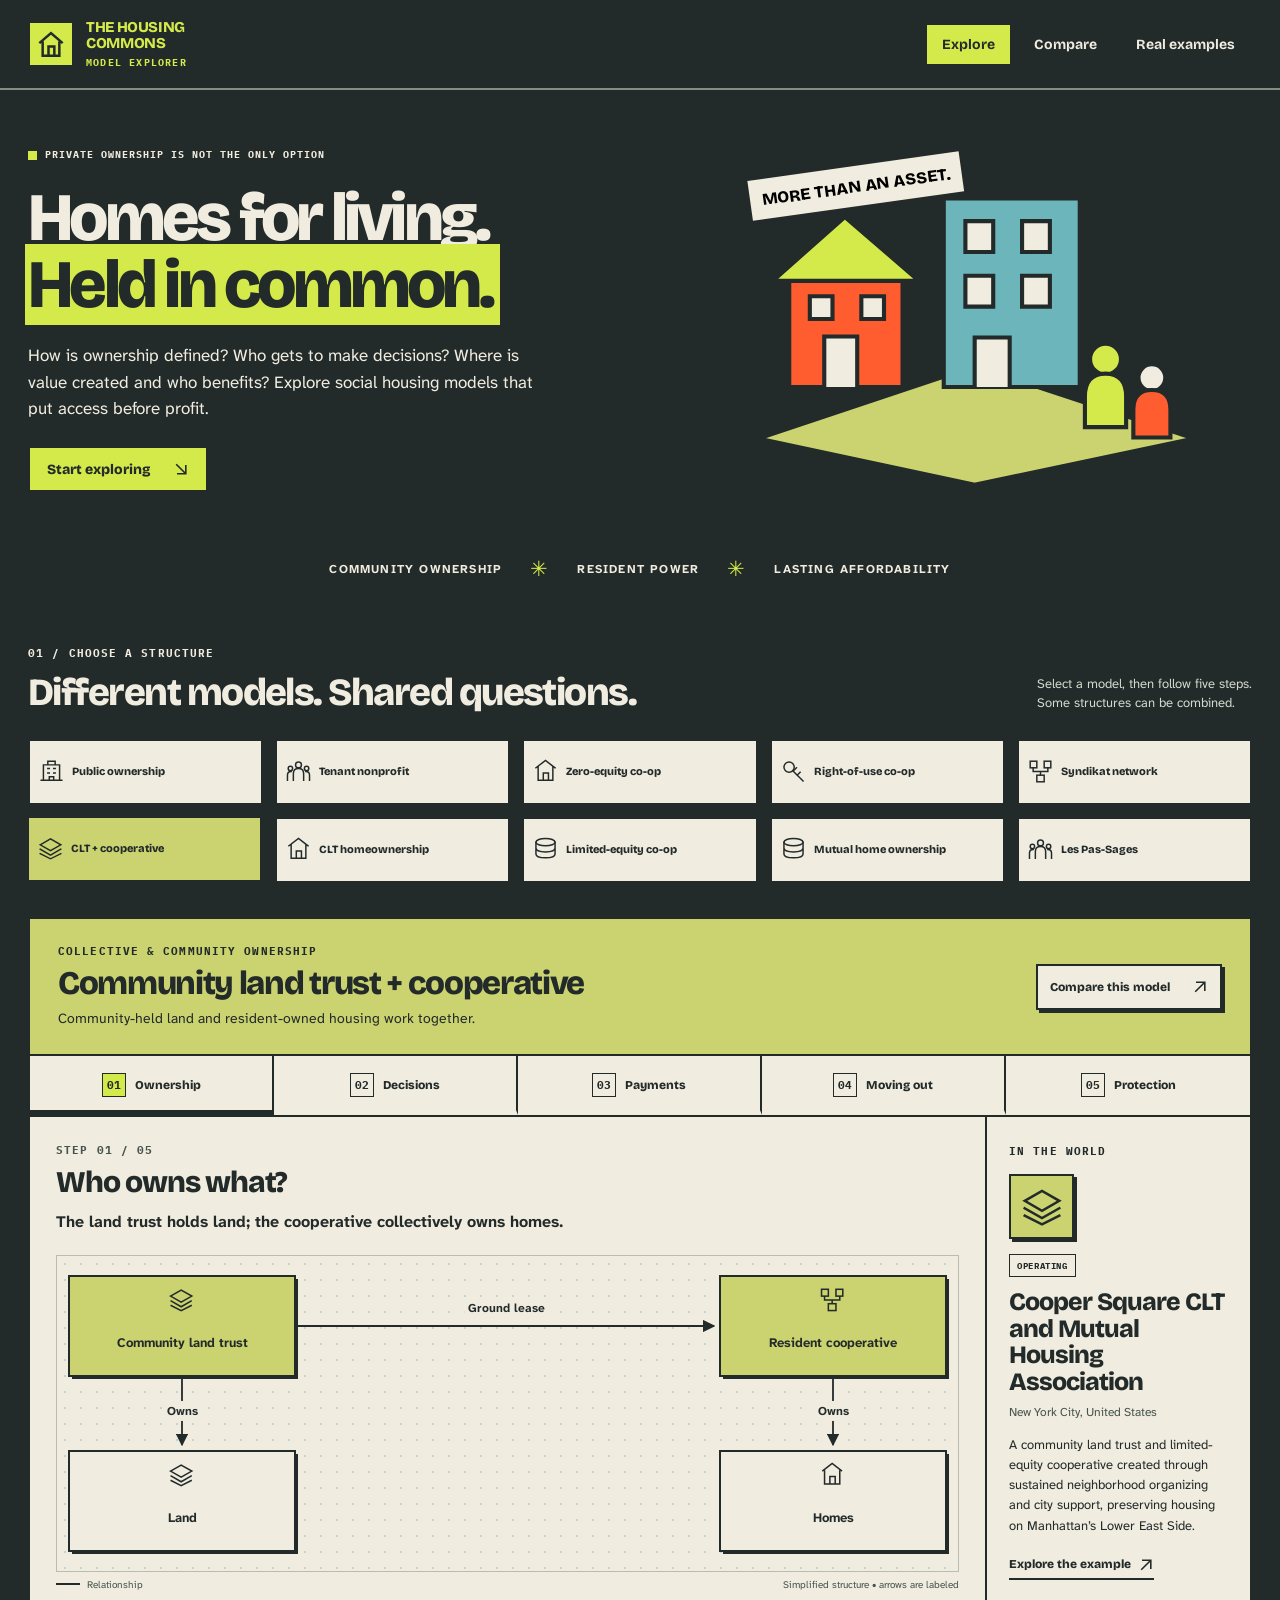
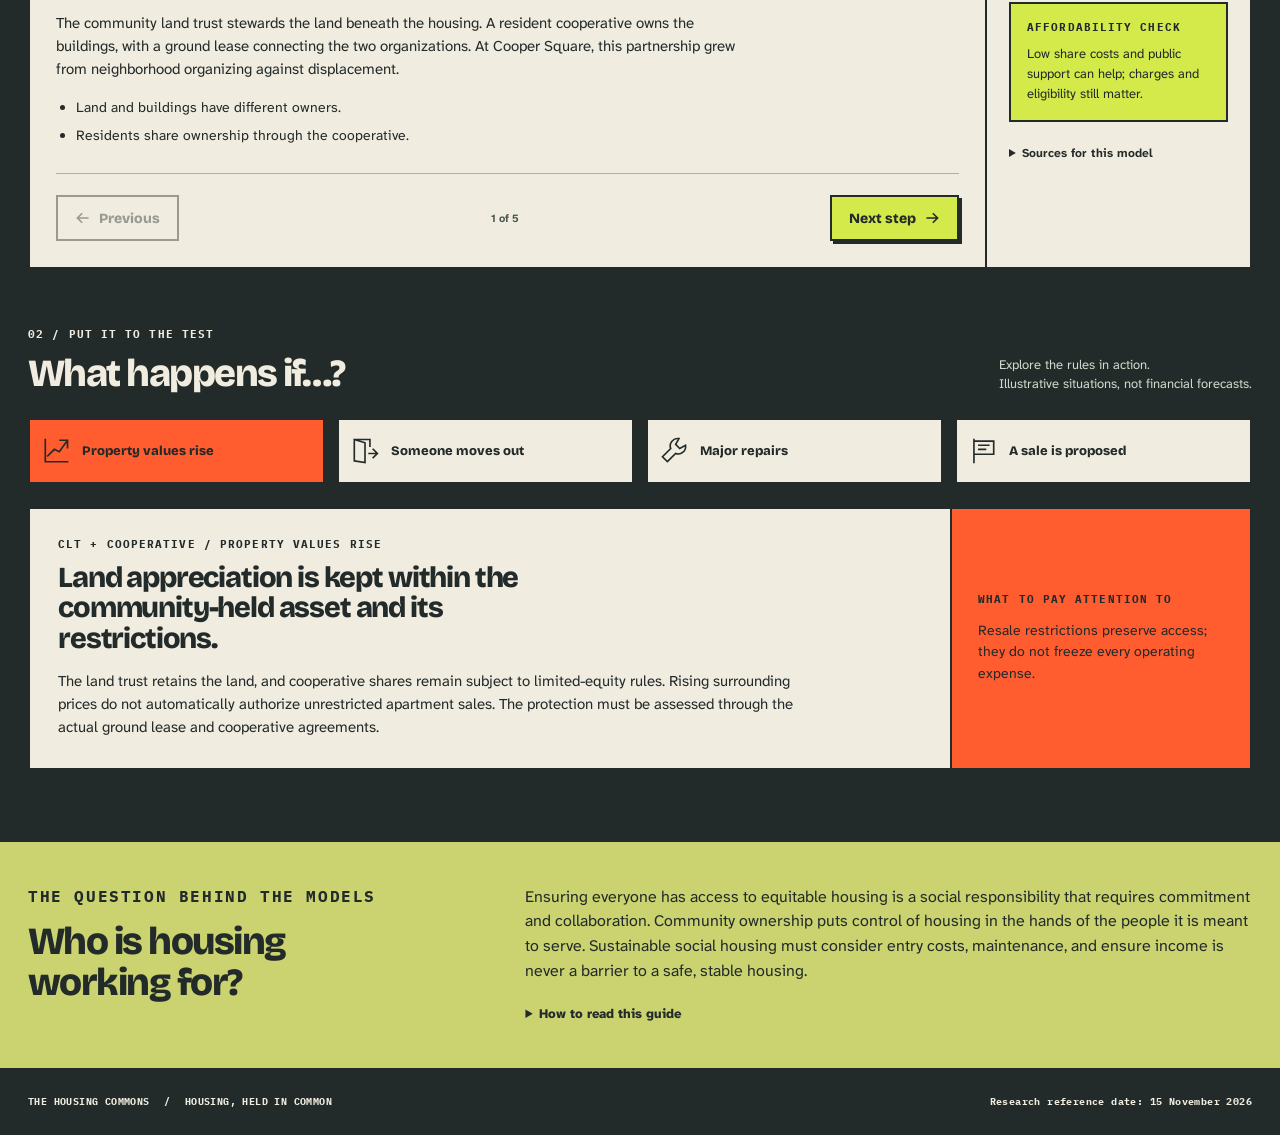
==== commit 0cd10a1b: "Update Model Explorer closing housing responsibility paragraph" ====
--- a/model-explorer/index.html
+++ b/model-explorer/index.html
@@ -46,7 +46,7 @@
       <section id="compare-view" class="view" hidden aria-labelledby="compare-heading"><div class="section-heading"><div><p class="eyebrow">TWO MODELS / ONE SET OF QUESTIONS</p><h2 id="compare-heading">See what changes.</h2></div><p class="section-note">Compare actual structures and limits.<br> Affordability is not a single score.</p></div><div class="compare-controls"><label>First model<select id="compare-a"></select></label><button class="button swap-button" id="swap-models" aria-label="Swap comparison models"><svg class="ui-arrow" viewBox="0 0 20 20" aria-hidden="true" fill="none" stroke="currentColor" stroke-width="2"><path d="M2 6h15m-4-4 4 4-4 4M18 14H3m4-4-4 4 4 4"/></svg></button><label>Second model<select id="compare-b"></select></label></div><div id="comparison"></div><div class="compare-footnote"><strong>Keep both questions in view.</strong> Does the model prevent private extraction? And can people with low incomes afford to enter and stay? Ownership rules and sufficient funding need to work together.</div></section>
       <section id="examples-view" class="view" hidden aria-labelledby="examples-heading"><div class="section-heading"><div><p class="eyebrow">REAL PLACES / REAL STRUCTURES</p><h2 id="examples-heading">Ideas people have put into practice.</h2></div><label class="example-filter">Show examples for<select id="example-filter"><option value="all">All models</option></select></label></div><div id="examples-grid" class="examples-grid"></div><div class="section-heading history-heading"><div><p class="eyebrow">THE LONGER VIEW</p><h2>Precedents and proposals.</h2></div><p class="section-note">Historical experiments and studied proposals<br>are labeled separately from operating examples.</p></div><div id="context-grid" class="context-grid"></div></section>
     </div>
-    <section class="reading-guide"><div><p class="eyebrow">THE QUESTION BEHIND THE MODELS</p><h2>Who is housing<br>working for?</h2></div><div><p>Community ownership transforms who controls housing and who benefits from it—but ensuring everyone has a place to call home takes a complete ecosystem. Lasting, equitable social housing requires accessible entry costs, well-funded maintenance, and targeted support so that income is never a barrier to a safe, stable home.</p><details><summary>How to read this guide</summary><p>The diagrams simplify representative structures. The examples show how those structures work in specific places. Legal terms, resident rights and protections vary between projects and countries.</p><p>“Operating” means a community or program exists. It does not certify that every affordability goal has been achieved. “Evolving adaptation” marks a structure still being developed. Scenarios explain likely implications of stated rules, not a promise of rent levels, repayment or legal outcomes.</p><p>Capital contributions, ongoing charges, loan interest and resale gains are different things. Removing speculative resale does not remove construction, maintenance or financing costs.</p></details></div></section>
+    <section class="reading-guide"><div><p class="eyebrow">THE QUESTION BEHIND THE MODELS</p><h2>Who is housing<br>working for?</h2></div><div><p>Ensuring everyone has access to equitable housing is a social responsibility that requires commitment and collaboration. Community ownership puts control of housing in the hands of the people it is meant to serve. Sustainable social housing must consider entry costs, maintenance, and ensure income is never a barrier to a safe, stable housing.</p><details><summary>How to read this guide</summary><p>The diagrams simplify representative structures. The examples show how those structures work in specific places. Legal terms, resident rights and protections vary between projects and countries.</p><p>“Operating” means a community or program exists. It does not certify that every affordability goal has been achieved. “Evolving adaptation” marks a structure still being developed. Scenarios explain likely implications of stated rules, not a promise of rent levels, repayment or legal outcomes.</p><p>Capital contributions, ongoing charges, loan interest and resale gains are different things. Removing speculative resale does not remove construction, maintenance or financing costs.</p></details></div></section>
   </main>
   <footer><span>THE HOUSING COMMONS <strong> / </strong> HOUSING, HELD IN COMMON</span><span>Research reference date: 15 November 2026</span></footer>
   <div id="announcer" class="sr-only" aria-live="polite"></div>
